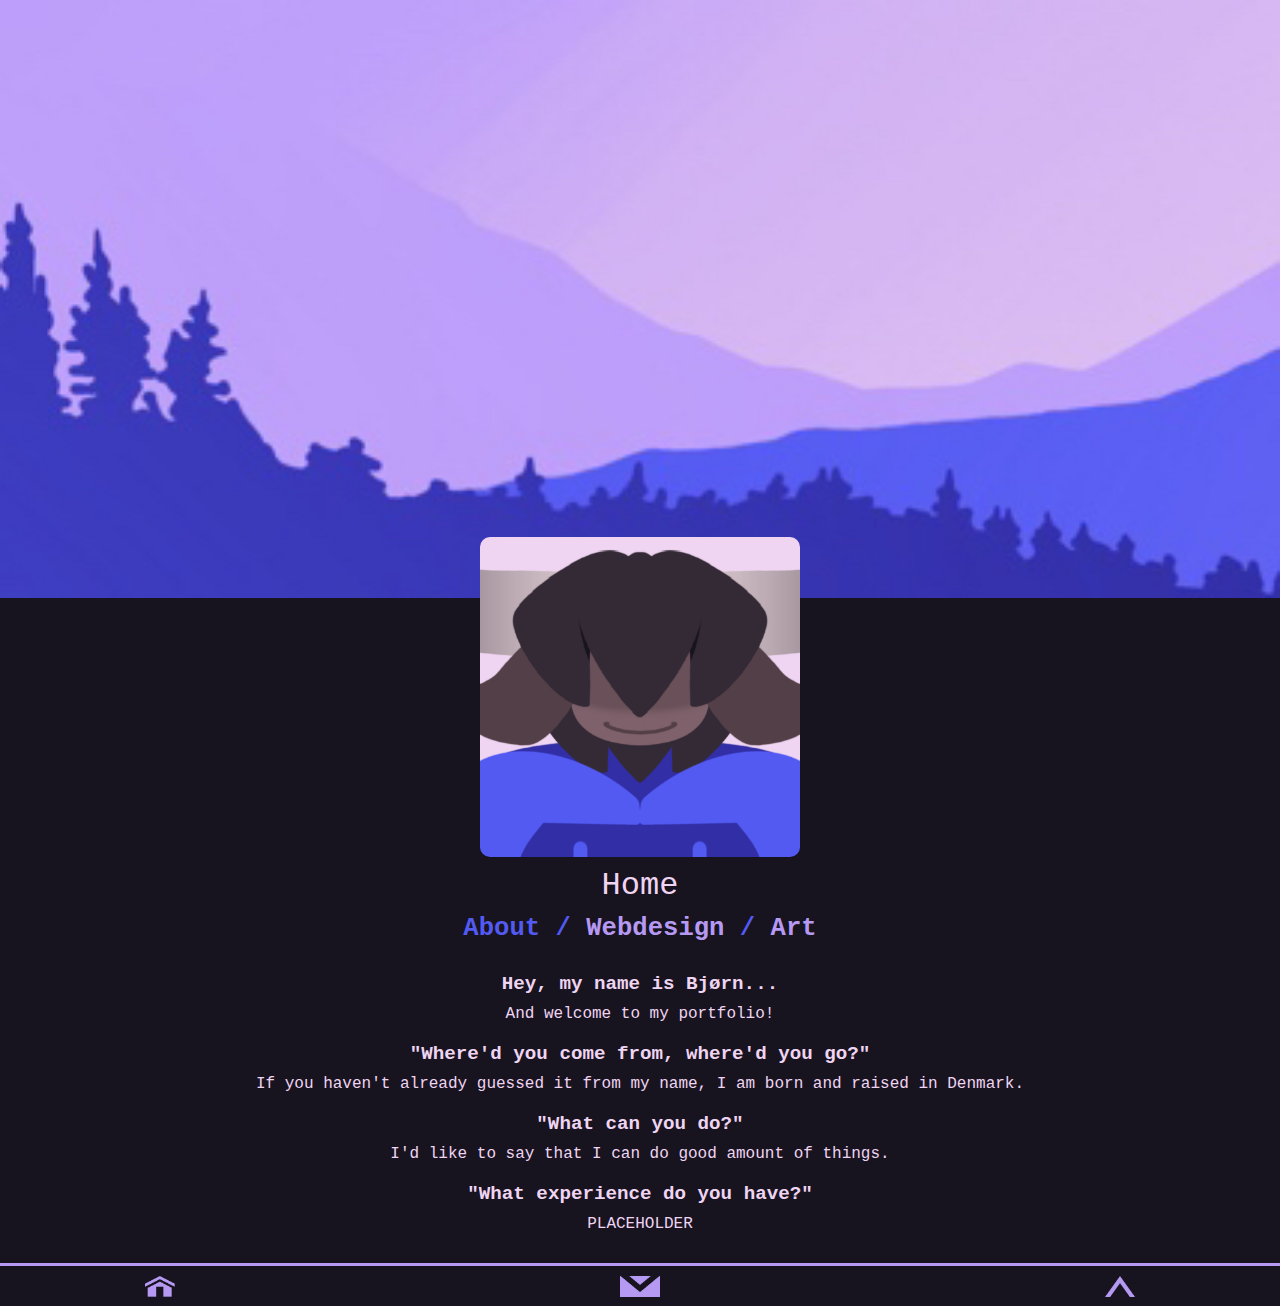
==== about.html @ 3723f4de "Flyttet filer" ====
<!DOCTYPE html>
<html>
   <head>
      <meta charset="utf-8">
      <title>Portfolio</title>
      <link rel="stylesheet" type="text/css" href="style.css">
   </head>

    <header>
      <img class="banner" src="mobile_banner.jpg" alt="banner">
      <img class="icon" src="purple_icon.png" alt="icon">
      <a class="home" href="index.html">Home</a>

      <h3 class="nav"> <!-- nav bar -->
         <a class="active" href="about.html">About</a>
         /
         <a class="inactive" href="#">Webdesign</a>
         /
         <a class="inactive" href="#">Art</a>
      </h3>
    </header>

    <body>
        <h3>Hey, my name is Bjørn...</h3>
        <p>
            And welcome to my portfolio!
            <br>

        </p>

        <h3>"Where'd you come from, where'd you go?"</h3>
        <p>
            If you haven't already guessed it from my name, I am born and raised in Denmark.
        </p>

        <h3>"What can you do?"</h3>
        <p>
            I'd like to say that I can do good amount of things.
        </p>

        <h3>"What experience do you have?"</h3>
        <p>
            PLACEHOLDER
        </p>
    </body>

    <div class="grid"> <!-- footer -->
        <div class="grid-item">
            <a href="index.html"><img src="home.png" alt="home" width="60%"></a>
        </div>
        <div class="grid-item">
            <a href="contact.html"><img src="mail.png" alt="email" width="60%"></a>
        </div>
        <div class="grid-item">
            <a href="about.html"><img src="return.png" alt="arrow" width="60%"></a>
        </div>
    </div>
</html>
---- style.css ----
/* root til farver og font så de hurtigt kan ændres alle steder de bliver brugt */
:root{
    --color-background: #17131F;
    --color-title: #EFD5F2;
    --color-broadtext: #D3B3F2;
    --color-select: #535AF2;
    --color-unselect: #B699F3;
    --color-text: #EFD5F2;
    --color-darktext: #322EA6;
    --font-main: 'Monaco', Courier New, Courier, monospace;
}

*{
    margin: 0;
    background-color: var(--color-background);
}


/* header start */
.banner{
    width: 100%;
    position:static;
}

.icon{
    width: 25%;
    display: block;
    align-content: center;
    margin-left: auto;
    margin-right: auto;
    margin-top: -65px; /* skubber ikonet opad over banneret */
    border-radius: 10px; /* border radius runder hjørnerne på ikon */
}

.home{
    text-decoration: none; /* fjerne underskrej og blå farve på link */
    display: block;
    font-size: 2rem;
    font-family: var(--font-main);
    text-align: center;
    margin-left: auto;
    margin-right: auto;
    margin-top: 10px;
    color: var(--color-title);
}

/* aktiv og ikke aktiv nav link */
.active{
    text-decoration: none;
    color: var(--color-select)
}
.inactive{
    text-decoration: none;
    color: var(--color-unselect);
}

/* centrerer hele nav bar */
.nav{
    font-size: 1.6rem;
    font-family: var(--font-main);
    text-align: center;
    margin-top: 10px;
    margin-bottom: 30px;
    color: var(--color-select);
}
/* header slut */


h3{
    font-size: 1.2rem;
    font-family: var(--font-main);
    text-align: center;
    margin-bottom: 10px;
    padding: 0px 20px 0px 20px;
    color: var(--color-text);
}

p{
    font-size: 1rem;
    font-family: var(--font-main);
    text-align: center;
    margin-bottom: 20px;
    padding: 0px 20px 0px 20px;
    color: var(--color-text);
}

/* styling af link i tekst på forside */
.p_link{
    text-decoration: none;
    font-size: 1.2rem;
    color: var(--color-select)
}

/* styling af email på kontaktside */
.email{
    text-decoration: underline;
    font-size: 1.2rem;
    color: var(--color-unselect)
}

/* styling af besked emne felt på kontaktside */
.subject{
    background-color: var(--color-text);
    font-size: 1rem;
    font-family: var(--font-main);
    width: 90%;
    margin-bottom: 10px;
    padding-left: 10px;
    border: none;
    color: var(--color-darktext);
}

/* styling af besked felt på kontaktside */
.message{
    background-color: var(--color-text);
    font-size: 1rem;
    font-family: var(--font-main);
    width: 90%;
    height: 150px;
    padding-left: 10px;
    border: none;
    color: var(--color-darktext);
}

::placeholder{ /* farve af tekst i besked felt, før du skriver */
    color: var(--color-unselect);
}


/* footer med hjem, email og tilbage til top knapper */
.grid{
    display: grid; /* grid til at opdele elementer */
    grid-template-columns: 25% 50% 25%; /* størelsen på de tre "bokse" */
    bottom: 0; /* footer fastsat til bunden af siden */
    align-content: center;
    text-align: center;
    margin-top: 30px;
    padding-bottom: 5px;
    padding-top: 10px;
    width: 100%;
    position: static; /* fastsætter position */
    border-top: solid var(--color-unselect);
}

.grid-item{ /* styling af elementerne i grid - centrerer dem i hver sin "boks" */
    display: block;
    align-content: center;
    text-align: center;
    margin-left: auto;
    margin-right: auto;
}
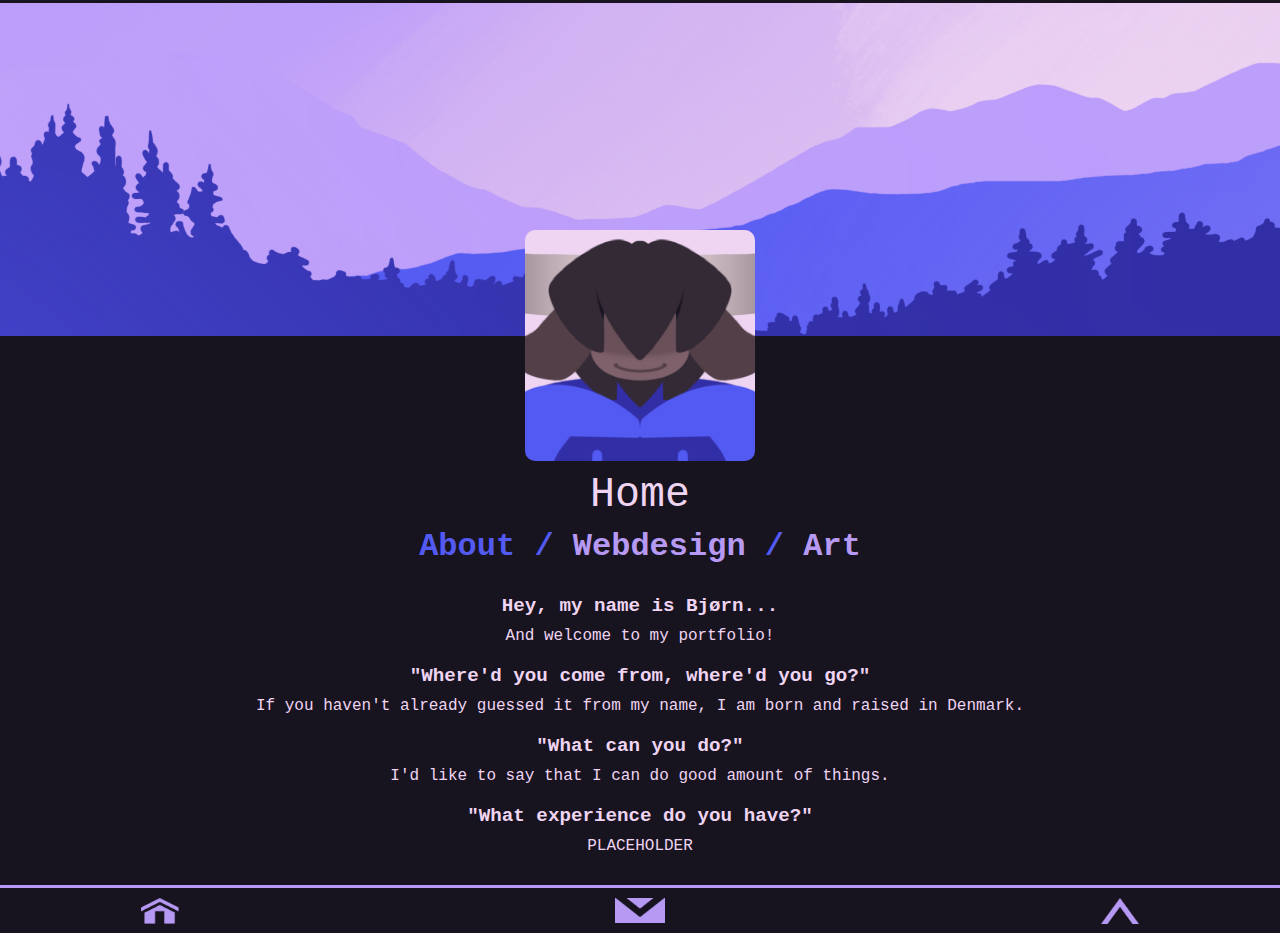
==== commit bb26a0c3: "Media queries opsat" ====
--- a/about.html
+++ b/about.html
@@ -7,7 +7,8 @@
    </head>
 
     <header>
-      <img class="banner" src="mobile_banner.jpg" alt="banner">
+      <img class="mobile_banner" src="mobile_banner.jpg" alt="banner">
+      <img class="desk_banner" src="desktop_banner.png" alt="banner">
       <img class="icon" src="purple_icon.png" alt="icon">
       <a class="home" href="index.html">Home</a>
 
@@ -46,13 +47,13 @@
 
     <div class="grid"> <!-- footer -->
         <div class="grid-item">
-            <a href="index.html"><img src="home.png" alt="home" width="60%"></a>
+            <a href="index.html"><img class="grid-image" src="home.png" alt="home"></a>
         </div>
         <div class="grid-item">
-            <a href="contact.html"><img src="mail.png" alt="email" width="60%"></a>
+            <a href="contact.html"><img class="grid-image" src="mail.png" alt="email"></a>
         </div>
         <div class="grid-item">
-            <a href="about.html"><img src="return.png" alt="arrow" width="60%"></a>
+            <a href="about.html"><img class="grid-image" src="return.png" alt="arrow"></a>
         </div>
     </div>
 </html>--- a/style.css
+++ b/style.css
@@ -16,136 +16,721 @@
 }
 
 
-/* header start */
-.banner{
-    width: 100%;
-    position:static;
-}
-
-.icon{
-    width: 25%;
-    display: block;
-    align-content: center;
-    margin-left: auto;
-    margin-right: auto;
-    margin-top: -65px; /* skubber ikonet opad over banneret */
-    border-radius: 10px; /* border radius runder hjørnerne på ikon */
-}
-
-.home{
-    text-decoration: none; /* fjerne underskrej og blå farve på link */
-    display: block;
-    font-size: 2rem;
-    font-family: var(--font-main);
-    text-align: center;
-    margin-left: auto;
-    margin-right: auto;
-    margin-top: 10px;
-    color: var(--color-title);
-}
-
-/* aktiv og ikke aktiv nav link */
-.active{
-    text-decoration: none;
-    color: var(--color-select)
-}
-.inactive{
-    text-decoration: none;
-    color: var(--color-unselect);
-}
-
-/* centrerer hele nav bar */
-.nav{
-    font-size: 1.6rem;
-    font-family: var(--font-main);
-    text-align: center;
-    margin-top: 10px;
-    margin-bottom: 30px;
-    color: var(--color-select);
-}
-/* header slut */
-
-
-h3{
-    font-size: 1.2rem;
-    font-family: var(--font-main);
-    text-align: center;
-    margin-bottom: 10px;
-    padding: 0px 20px 0px 20px;
-    color: var(--color-text);
-}
-
-p{
-    font-size: 1rem;
-    font-family: var(--font-main);
-    text-align: center;
-    margin-bottom: 20px;
-    padding: 0px 20px 0px 20px;
-    color: var(--color-text);
-}
-
-/* styling af link i tekst på forside */
-.p_link{
-    text-decoration: none;
-    font-size: 1.2rem;
-    color: var(--color-select)
-}
-
-/* styling af email på kontaktside */
-.email{
-    text-decoration: underline;
-    font-size: 1.2rem;
-    color: var(--color-unselect)
-}
-
-/* styling af besked emne felt på kontaktside */
-.subject{
-    background-color: var(--color-text);
-    font-size: 1rem;
-    font-family: var(--font-main);
-    width: 90%;
-    margin-bottom: 10px;
-    padding-left: 10px;
-    border: none;
-    color: var(--color-darktext);
-}
-
-/* styling af besked felt på kontaktside */
-.message{
-    background-color: var(--color-text);
-    font-size: 1rem;
-    font-family: var(--font-main);
-    width: 90%;
-    height: 150px;
-    padding-left: 10px;
-    border: none;
-    color: var(--color-darktext);
-}
-
-::placeholder{ /* farve af tekst i besked felt, før du skriver */
-    color: var(--color-unselect);
-}
-
-
-/* footer med hjem, email og tilbage til top knapper */
-.grid{
-    display: grid; /* grid til at opdele elementer */
-    grid-template-columns: 25% 50% 25%; /* størelsen på de tre "bokse" */
-    bottom: 0; /* footer fastsat til bunden af siden */
-    align-content: center;
-    text-align: center;
-    margin-top: 30px;
-    padding-bottom: 5px;
-    padding-top: 10px;
-    width: 100%;
-    position: static; /* fastsætter position */
-    border-top: solid var(--color-unselect);
-}
-
-.grid-item{ /* styling af elementerne i grid - centrerer dem i hver sin "boks" */
-    display: block;
-    align-content: center;
-    text-align: center;
-    margin-left: auto;
-    margin-right: auto;
+/* elementer som ikke er påvirket af skærm størrelse */
+    /* aktiv og ikke aktiv nav link */ 
+    .active{
+        text-decoration: none; /* fjerner skrej og blå farve på link */
+        color: var(--color-select)
+    }
+    .inactive{
+        text-decoration: none; /* fjerner skrej og blå farve på link */
+        color: var(--color-unselect);
+    }
+
+    ::placeholder{ /* farve af tekst i besked felt på kontaktside, før du skriver */
+        color: var(--color-unselect);
+    }
+
+
+    /* body start */
+    h3{ /* kategori titler */
+        font-size: 1.2rem;
+        font-family: var(--font-main);
+        text-align: center;
+        margin-bottom: 10px;
+        padding: 0px 20px 0px 20px;
+        color: var(--color-text);
+    }
+
+    p{ /* brødtekst */
+        font-size: 1rem;
+        font-family: var(--font-main);
+        text-align: center;
+        margin-bottom: 20px;
+        padding: 0px 20px 0px 20px;
+        color: var(--color-text);
+    }
+
+    .p_link{ /* styling af link i tekst på forside */
+        text-decoration: none;
+        font-size: 1.2rem;
+        color: var(--color-select)
+    }
+
+    .email{ /* styling af email på kontaktside */
+        text-decoration: underline;
+        font-size: 1.2rem;
+        color: var(--color-unselect)
+    }
+
+    .subject{ /* styling af besked emne felt på kontaktside */
+        background-color: var(--color-text);
+        font-size: 1rem;
+        font-family: var(--font-main);
+        width: 90%;
+        margin-bottom: 10px;
+        padding-left: 10px;
+        border: none;
+        color: var(--color-darktext);
+    }
+
+    .message{ /* styling af besked felt på kontaktside */
+        background-color: var(--color-text);
+        font-size: 1rem;
+        font-family: var(--font-main);
+        width: 90%;
+        height: 150px;
+        padding-left: 10px;
+        border: none;
+        color: var(--color-darktext);
+    }
+    /* body slut */
+/* ikke påvirket af skærm størrelse */
+
+
+
+/* media queries til justering af header og footer igennem skærmbredderne 360px, 428px, 600px, 700px, 770px, 890px og 1010px 
+- i header justerer de placering af ikon, størrlese af titel og navbar, og senere skifter banner til en størrere version
+- i footer justerer de let på størrelsen af knapperne */
+
+@media screen and (max-width: 360px){ /* media query til at få siden til at se OK ud, selv når skærm er under 360px */
+    /* header start */
+    .mobile_banner{
+        visibility: visible;
+        width: 100%;
+        position: static;
+    }
+
+    .desk_banner{
+        visibility: hidden;
+        width: 100%;
+        margin-top: -500px;
+        z-index: -1;
+    }
+
+    .icon{
+        width: 25%;
+        display: block;
+        align-content: center;
+        margin-left: auto;
+        margin-right: auto;
+        margin-top: -70px; /* skubber ikonet opad over banneret */
+        border-radius: 10px; /* border radius runder hjørnerne på ikon */
+    }
+
+    .home{
+        text-decoration: none; /* fjerne underskrej og blå farve på link */
+        display: block;
+        font-size: 2rem;
+        font-family: var(--font-main);
+        text-align: center;
+        margin-left: auto;
+        margin-right: auto;
+        margin-top: 10px;
+        color: var(--color-title);
+    }
+
+    /* centrerer hele nav bar */
+    .nav{
+        font-size: 1.3rem;
+        font-family: var(--font-main);
+        text-align: center;
+        margin-top: 10px;
+        margin-bottom: 30px;
+        color: var(--color-select);
+    }
+    /* header slut */
+
+
+    /* footer med hjem, email og tilbage til top knapper */
+    .grid{
+        display: grid; /* grid til at opdele elementer */
+        grid-template-columns: 25% 50% 25%; /* størelsen på de tre "bokse" */
+        bottom: 0; /* footer fastsat til bunden af siden */
+        align-content: center;
+        text-align: center;
+        margin-top: 30px;
+        padding-bottom: 5px;
+        padding-top: 10px;
+        width: 100%;
+        position: static; /* fastsætter position */
+        border-top: solid var(--color-unselect);
+    }
+
+    .grid-item{ /* styling af elementerne i grid - centrerer dem i hver sin "boks" */
+        display: block;
+        align-content: center;
+        text-align: center;
+        margin-left: auto;
+        margin-right: auto;
+    }
+
+    .grid-image{ /* styling af billeder i grid */
+        width: 60%;
+    }
+    /* footer slut */
+}
+
+
+
+@media screen and (min-width: 360px){ /* når skærmbredde er 360px eller over... */
+    /* header start */
+    .mobile_banner{
+        visibility: visible;
+        width: 100%;
+        position: static;
+    }
+
+    .desk_banner{
+        visibility: hidden;
+        width: 100%;
+        margin-top: -500px;
+        z-index: -1;
+    }
+
+    .icon{
+        width: 25%;
+        display: block;
+        align-content: center;
+        margin-left: auto;
+        margin-right: auto;
+        margin-top: -70px; /* skubber ikonet opad over banneret */
+        border-radius: 10px; /* border radius runder hjørnerne på ikon */
+    }
+
+    .home{
+        text-decoration: none; /* fjerne underskrej og blå farve på link */
+        display: block;
+        font-size: 2rem;
+        font-family: var(--font-main);
+        text-align: center;
+        margin-left: auto;
+        margin-right: auto;
+        margin-top: 10px;
+        color: var(--color-title);
+    }
+
+    /* centrerer hele nav bar */
+    .nav{
+        font-size: 1.3rem;
+        font-family: var(--font-main);
+        text-align: center;
+        margin-top: 10px;
+        margin-bottom: 30px;
+        color: var(--color-select);
+    }
+    /* header slut */
+
+
+    /* footer med hjem, email og tilbage til top knapper */
+    .grid{
+        display: grid; /* grid til at opdele elementer */
+        grid-template-columns: 25% 50% 25%; /* størelsen på de tre "bokse" */
+        bottom: 0; /* footer fastsat til bunden af siden */
+        align-content: center;
+        text-align: center;
+        margin-top: 30px;
+        padding-bottom: 5px;
+        padding-top: 10px;
+        width: 100%;
+        position: static; /* fastsætter position */
+        border-top: solid var(--color-unselect);
+    }
+
+    .grid-item{ /* styling af elementerne i grid - centrerer dem i hver sin "boks" */
+        display: block;
+        align-content: center;
+        text-align: center;
+        margin-left: auto;
+        margin-right: auto;
+    }
+
+    .grid-image{ /* styling af billeder i grid */
+        width: 60%;
+    }
+    /* footer slut */
+}
+
+
+
+@media screen and (min-width: 428px){ /* når skærmbredde er 428px eller over... */
+    /* header start */
+    .mobile_banner{
+        visibility: visible;
+        width: 100%;
+        position: static;
+    }
+
+    .desk_banner{
+        visibility: hidden;
+        width: 100%;
+        margin-top: -500px;
+        z-index: -1;
+    }
+
+    .icon{
+        width: 25%;
+        display: block;
+        align-content: center;
+        margin-left: auto;
+        margin-right: auto;
+        margin-top: -80px; /* skubber ikonet opad over banneret */
+        border-radius: 10px; /* border radius runder hjørnerne på ikon */
+    }
+
+    .home{
+        text-decoration: none; /* fjerne underskrej og blå farve på link */
+        display: block;
+        font-size: 2rem;
+        font-family: var(--font-main);
+        text-align: center;
+        margin-left: auto;
+        margin-right: auto;
+        margin-top: 10px;
+        color: var(--color-title);
+    }
+
+    /* centrerer hele nav bar */
+    .nav{
+        font-size: 1.6rem;
+        font-family: var(--font-main);
+        text-align: center;
+        margin-top: 10px;
+        margin-bottom: 30px;
+        color: var(--color-select);
+    }
+    /* header slut */
+
+
+    /* footer med hjem, email og tilbage til top knapper */
+    .grid{
+        display: grid; /* grid til at opdele elementer */
+        grid-template-columns: 25% 50% 25%; /* størelsen på de tre "bokse" */
+        bottom: 0; /* footer fastsat til bunden af siden */
+        align-content: center;
+        text-align: center;
+        margin-top: 30px;
+        padding-bottom: 5px;
+        padding-top: 10px;
+        width: 100%;
+        position: static; /* fastsætter position */
+        border-top: solid var(--color-unselect);
+    }
+
+    .grid-item{ /* styling af elementerne i grid - centrerer dem i hver sin "boks" */
+        display: block;
+        align-content: center;
+        text-align: center;
+        margin-left: auto;
+        margin-right: auto;
+    }
+
+    .grid-image{ /* styling af billeder i grid */
+        width: 60%;
+    }
+    /* footer slut */
+}
+
+
+
+@media screen and (min-width: 600px){ /* når skærmbredde er 600px eller over... */
+    /* header start */
+    .mobile_banner{
+        visibility: visible;
+        width: 100%;
+        position: static;
+    }
+
+    .desk_banner{
+        visibility: hidden;
+        width: 100%;
+        margin-top: -500px;
+        z-index: -1;
+    }
+
+    .icon{
+        width: 25%;
+        display: block;
+        align-content: center;
+        margin-left: auto;
+        margin-right: auto;
+        margin-top: -90px; /* skubber ikonet opad over banneret */
+        border-radius: 10px; /* border radius runder hjørnerne på ikon */
+    }
+
+    .home{
+        text-decoration: none; /* fjerne underskrej og blå farve på link */
+        display: block;
+        font-size: 2.4rem;
+        font-family: var(--font-main);
+        text-align: center;
+        margin-left: auto;
+        margin-right: auto;
+        margin-top: 10px;
+        color: var(--color-title);
+    }
+
+    /* centrerer hele nav bar */
+    .nav{
+        font-size: 1.8rem;
+        font-family: var(--font-main);
+        text-align: center;
+        margin-top: 10px;
+        margin-bottom: 30px;
+        color: var(--color-select);
+    }
+    /* header slut */
+
+
+    /* footer med hjem, email og tilbage til top knapper */
+    .grid{
+        display: grid; /* grid til at opdele elementer */
+        grid-template-columns: 25% 50% 25%; /* størelsen på de tre "bokse" */
+        bottom: 0; /* footer fastsat til bunden af siden */
+        align-content: center;
+        text-align: center;
+        margin-top: 30px;
+        padding-bottom: 5px;
+        padding-top: 10px;
+        width: 100%;
+        position: static; /* fastsætter position */
+        border-top: solid var(--color-unselect);
+    }
+
+    .grid-item{ /* styling af elementerne i grid - centrerer dem i hver sin "boks" */
+        display: block;
+        align-content: center;
+        text-align: center;
+        margin-left: auto;
+        margin-right: auto;
+    }
+
+    .grid-image{ /* styling af billeder i grid */
+        width: 65%;
+    }
+    /* footer slut */
+}
+
+
+
+@media screen and (min-width: 700px){ /* når skærmbredde er 700px eller over... */
+    /* header start */
+    .mobile_banner{ /* udskifter lille banner med det større banner, da det begyndte at fylde for meget */
+        visibility: hidden;
+        width: 100%;
+        margin-top: -175px;
+        z-index: -1;
+    }
+
+    .desk_banner{
+        visibility: visible;
+        width: 100%;
+        position: static;
+        top: 0;
+    }
+
+    .icon{
+        width: 20%;
+        display: block;
+        align-content: center;
+        margin-left: auto;
+        margin-right: auto;
+        margin-top: -80px; /* skubber ikonet opad over banneret */
+        border-radius: 10px; /* border radius runder hjørnerne på ikon */
+    }
+
+    .home{
+        text-decoration: none; /* fjerne underskrej og blå farve på link */
+        display: block;
+        font-size: 2.6rem;
+        font-family: var(--font-main);
+        text-align: center;
+        margin-left: auto;
+        margin-right: auto;
+        margin-top: 10px;
+        color: var(--color-title);
+    }
+
+    /* centrerer hele nav bar */
+    .nav{
+        font-size: 2rem;
+        font-family: var(--font-main);
+        text-align: center;
+        margin-top: 10px;
+        margin-bottom: 30px;
+        color: var(--color-select);
+    }
+    /* header slut */
+
+
+    /* footer med hjem, email og tilbage til top knapper */
+    .grid{
+        display: grid; /* grid til at opdele elementer */
+        grid-template-columns: 25% 50% 25%; /* størelsen på de tre "bokse" */
+        bottom: 0; /* footer fastsat til bunden af siden */
+        align-content: center;
+        text-align: center;
+        margin-top: 30px;
+        padding-bottom: 5px;
+        padding-top: 10px;
+        width: 100%;
+        position: static; /* fastsætter position */
+        border-top: solid var(--color-unselect);
+    }
+
+    .grid-item{ /* styling af elementerne i grid - centrerer dem i hver sin "boks" */
+        display: block;
+        align-content: center;
+        text-align: center;
+        margin-left: auto;
+        margin-right: auto;
+    }
+
+    .grid-image{ /* styling af billeder i grid */
+        width: 70%;
+    }
+    /* footer slut */
+}
+
+
+
+@media screen and (min-width: 770px){ /* når skærmbredde er 770px eller over... */
+    /* header start */
+    .mobile_banner{ /* udskifter lille banner med det større banner, da det begyndte at fylde for meget */
+        visibility: hidden;
+        width: 100%;
+        margin-top: -200px;
+        z-index: -1;
+    }
+
+    .desk_banner{
+        visibility: visible;
+        width: 100%;
+        position: static;
+        top: 0;
+    }
+
+    .icon{
+        width: 20%;
+        display: block;
+        align-content: center;
+        margin-left: auto;
+        margin-right: auto;
+        margin-top: -80px; /* skubber ikonet opad over banneret */
+        border-radius: 10px; /* border radius runder hjørnerne på ikon */
+    }
+
+    .home{
+        text-decoration: none; /* fjerne underskrej og blå farve på link */
+        display: block;
+        font-size: 2.6rem;
+        font-family: var(--font-main);
+        text-align: center;
+        margin-left: auto;
+        margin-right: auto;
+        margin-top: 10px;
+        color: var(--color-title);
+    }
+
+    /* centrerer hele nav bar */
+    .nav{
+        font-size: 2rem;
+        font-family: var(--font-main);
+        text-align: center;
+        margin-top: 10px;
+        margin-bottom: 30px;
+        color: var(--color-select);
+    }
+    /* header slut */
+
+
+    /* footer med hjem, email og tilbage til top knapper */
+    .grid{
+        display: grid; /* grid til at opdele elementer */
+        grid-template-columns: 25% 50% 25%; /* størelsen på de tre "bokse" */
+        bottom: 0; /* footer fastsat til bunden af siden */
+        align-content: center;
+        text-align: center;
+        margin-top: 30px;
+        padding-bottom: 5px;
+        padding-top: 10px;
+        width: 100%;
+        position: static; /* fastsætter position */
+        border-top: solid var(--color-unselect);
+    }
+
+    .grid-item{ /* styling af elementerne i grid - centrerer dem i hver sin "boks" */
+        display: block;
+        align-content: center;
+        text-align: center;
+        margin-left: auto;
+        margin-right: auto;
+    }
+
+    .grid-image{ /* styling af billeder i grid */
+        width: 70%;
+    }
+    /* footer slut */
+}
+
+
+
+@media screen and (min-width: 890px){ /* når skærmbredde er 890px eller over... */
+    /* header start */
+    .mobile_banner{ /* udskifter lille banner med det større banner, da det begyndte at fylde for meget */
+        visibility: hidden;
+        width: 100%;
+        margin-top: -230px;
+        z-index: -1;
+    }
+
+    .desk_banner{
+        visibility: visible;
+        width: 100%;
+        position: static;
+        top: 0;
+    }
+
+    .icon{
+        width: 20%;
+        display: block;
+        align-content: center;
+        margin-left: auto;
+        margin-right: auto;
+        margin-top: -100px; /* skubber ikonet opad over banneret */
+        border-radius: 10px; /* border radius runder hjørnerne på ikon */
+    }
+
+    .home{
+        text-decoration: none; /* fjerne underskrej og blå farve på link */
+        display: block;
+        font-size: 2.6rem;
+        font-family: var(--font-main);
+        text-align: center;
+        margin-left: auto;
+        margin-right: auto;
+        margin-top: 10px;
+        color: var(--color-title);
+    }
+
+    /* centrerer hele nav bar */
+    .nav{
+        font-size: 2rem;
+        font-family: var(--font-main);
+        text-align: center;
+        margin-top: 10px;
+        margin-bottom: 30px;
+        color: var(--color-select);
+    }
+    /* header slut */
+
+
+    /* footer med hjem, email og tilbage til top knapper */
+    .grid{
+        display: grid; /* grid til at opdele elementer */
+        grid-template-columns: 25% 50% 25%; /* størelsen på de tre "bokse" */
+        bottom: 0; /* footer fastsat til bunden af siden */
+        align-content: center;
+        text-align: center;
+        margin-top: 30px;
+        padding-bottom: 5px;
+        padding-top: 10px;
+        width: 100%;
+        position: static; /* fastsætter position */
+        border-top: solid var(--color-unselect);
+    }
+
+    .grid-item{ /* styling af elementerne i grid - centrerer dem i hver sin "boks" */
+        display: block;
+        align-content: center;
+        text-align: center;
+        margin-left: auto;
+        margin-right: auto;
+    }
+
+    .grid-image{ /* styling af billeder i grid */
+        width: 75%;
+    }
+    /* footer slut */
+}
+
+
+
+@media screen and (min-width: 1010px){
+    /* header start */
+    .mobile_banner{ /* udskifter lille banner med det større banner, da det begyndte at fylde for meget */
+        visibility: hidden;
+        width: 100%;
+        margin-top: -280px;
+        z-index: -1;
+    }
+
+    .desk_banner{
+        visibility: visible;
+        width: 100%;
+        position: static;
+        top: 0;
+    }
+
+    .icon{
+        width: 18%;
+        display: block;
+        align-content: center;
+        margin-left: auto;
+        margin-right: auto;
+        margin-top: -110px; /* skubber ikonet opad over banneret */
+        border-radius: 10px; /* border radius runder hjørnerne på ikon */
+    }
+
+    .home{
+        text-decoration: none; /* fjerne underskrej og blå farve på link */
+        display: block;
+        font-size: 2.6rem;
+        font-family: var(--font-main);
+        text-align: center;
+        margin-left: auto;
+        margin-right: auto;
+        margin-top: 10px;
+        color: var(--color-title);
+    }
+
+    /* centrerer hele nav bar */
+    .nav{
+        font-size: 2rem;
+        font-family: var(--font-main);
+        text-align: center;
+        margin-top: 10px;
+        margin-bottom: 30px;
+        color: var(--color-select);
+    }
+    /* header slut */
+
+
+    /* footer med hjem, email og tilbage til top knapper */
+    .grid{
+        display: grid; /* grid til at opdele elementer */
+        grid-template-columns: 25% 50% 25%; /* størelsen på de tre "bokse" */
+        bottom: 0; /* footer fastsat til bunden af siden */
+        align-content: center;
+        text-align: center;
+        margin-top: 30px;
+        padding-bottom: 5px;
+        padding-top: 10px;
+        width: 100%;
+        position: static; /* fastsætter position */
+        border-top: solid var(--color-unselect);
+    }
+
+    .grid-item{ /* styling af elementerne i grid - centrerer dem i hver sin "boks" */
+        display: block;
+        align-content: center;
+        text-align: center;
+        margin-left: auto;
+        margin-right: auto;
+    }
+
+    .grid-image{ /* styling af billeder i grid */
+        width: 75%;
+    }
+    /* footer slut */
 }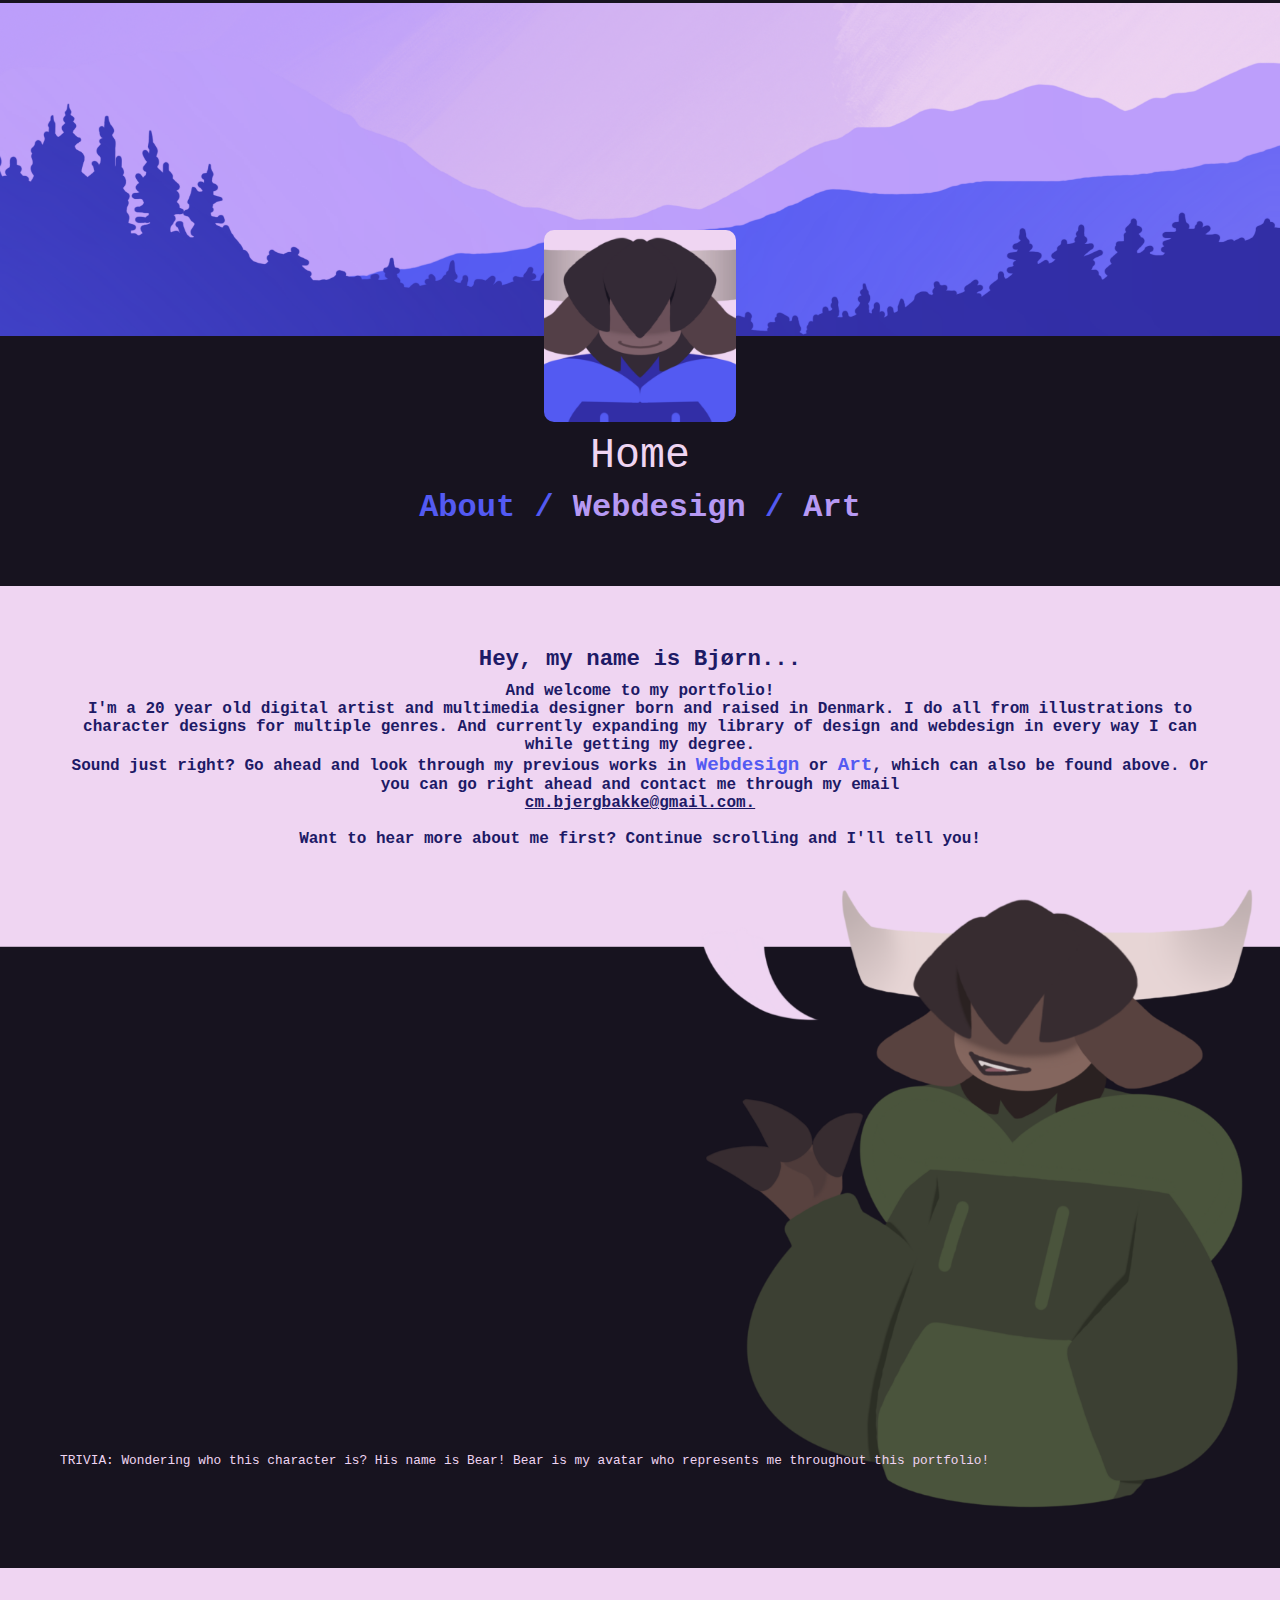
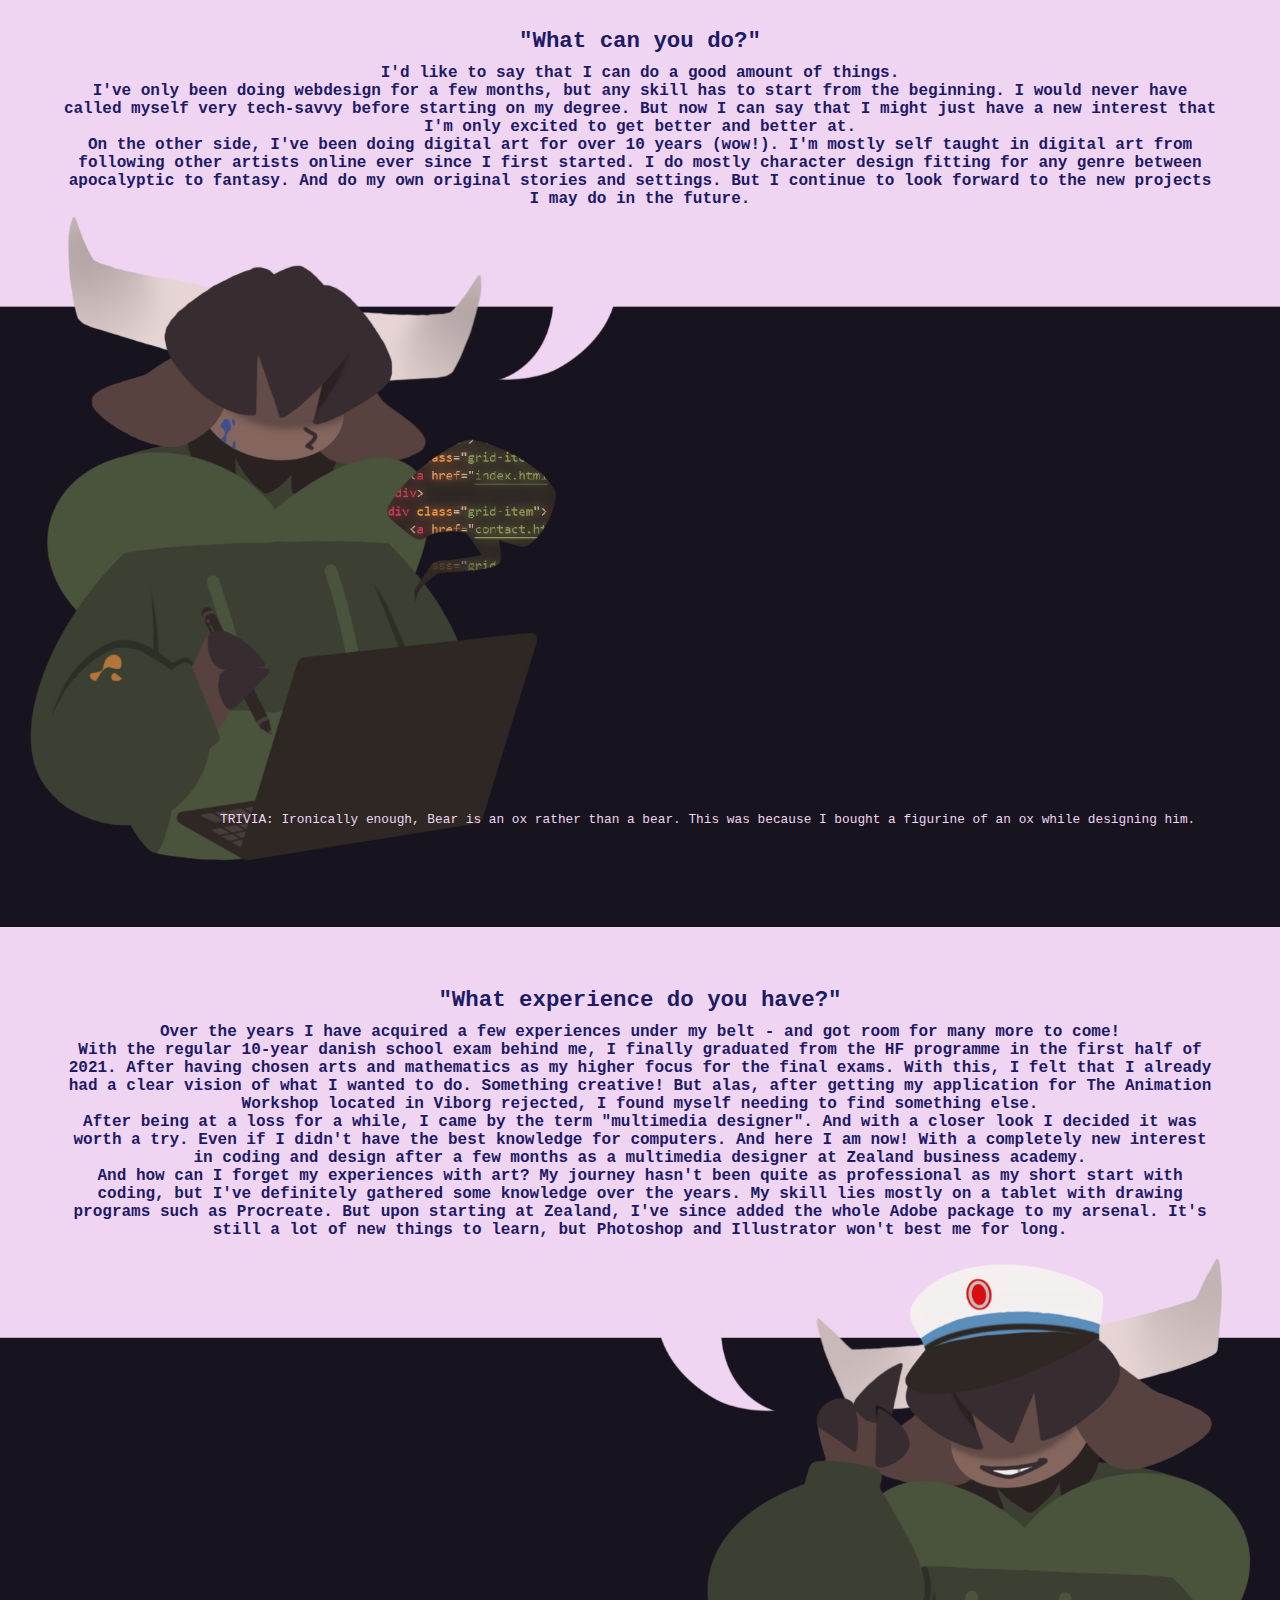
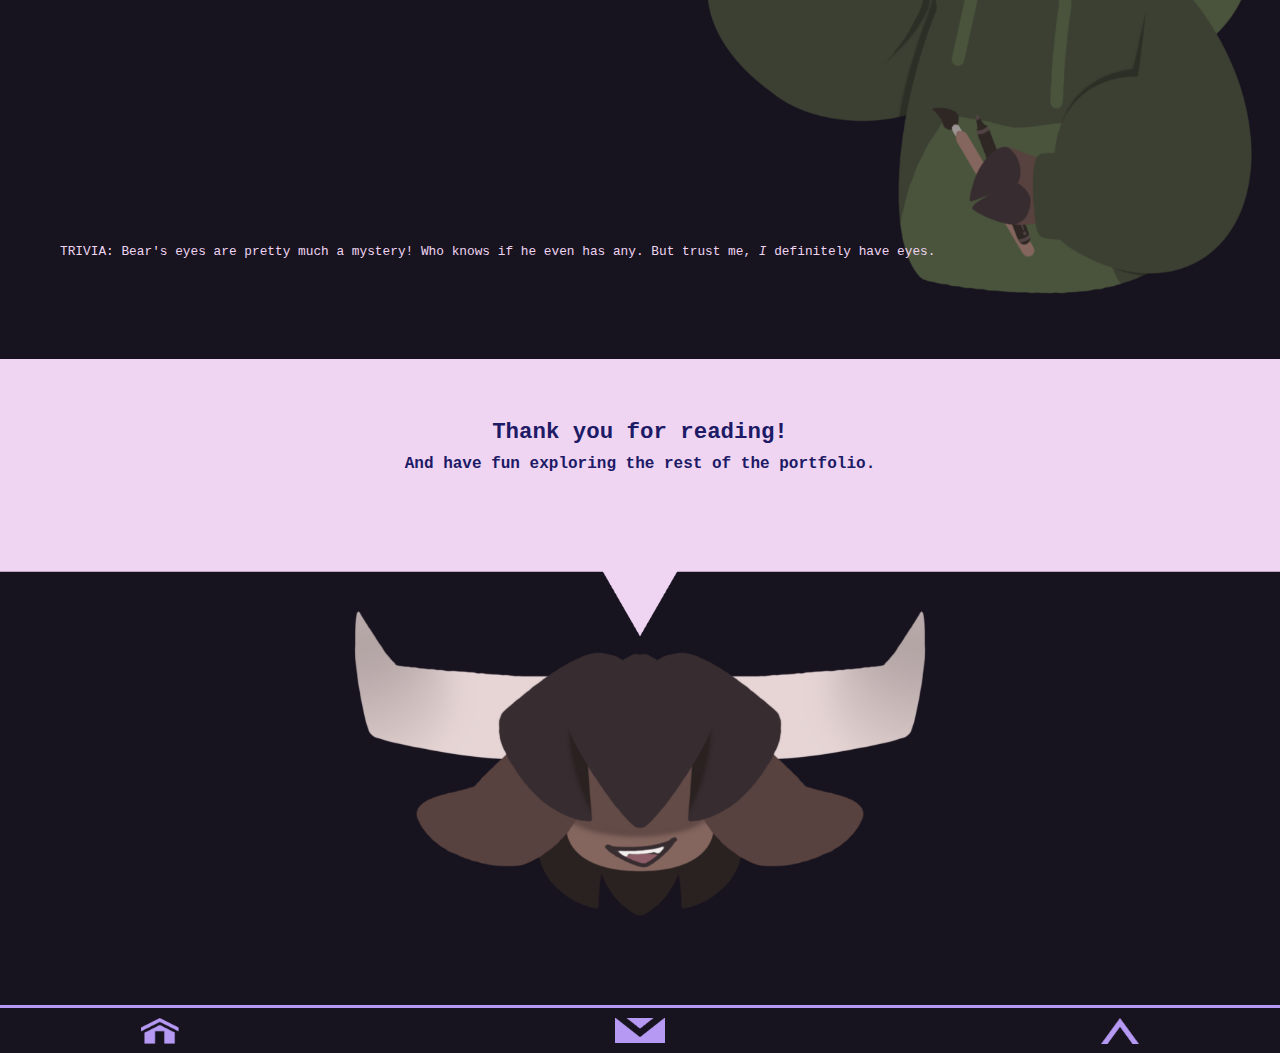
==== commit 54340baa: "About færdig + footer fix" ====
--- a/about.html
+++ b/about.html
@@ -22,30 +22,67 @@
     </header>
 
     <body>
-        <h3>Hey, my name is Bjørn...</h3>
-        <p>
-            And welcome to my portfolio!
-            <br>
-
+        <section class="text-bubble">
+            <h3>Hey, my name is Bjørn...</h3>
+            <p>
+                And welcome to my portfolio!
+                <br>
+                I'm a 20 year old digital artist and multimedia designer born and raised in Denmark. I do all from illustrations to character designs for multiple genres. And currently expanding my library of design and webdesign in every way I can while getting my degree.
+                <br>
+                Sound just right? Go ahead and look through my previous works in <a class="dark_link" href="webdesign.html">Webdesign</a> or <a class="dark_link" href="art.html">Art</a>, which can also be found above. Or you can go right ahead and contact me through my email</p><p class="email">cm.bjergbakke@gmail.com.</p><p>
+                <br>
+                Want to hear more about me first? Continue scrolling and I'll tell you!
+            </p>
+        </section>
+        <img class="about" src="about1.png">
+        <p class="trivia">
+            TRIVIA: Wondering who this character is? His name is Bear! Bear is my avatar who represents me throughout this portfolio!
         </p>
 
-        <h3>"Where'd you come from, where'd you go?"</h3>
-        <p>
-            If you haven't already guessed it from my name, I am born and raised in Denmark.
+
+        <section class="text-bubble">
+            <h3>"What can you do?"</h3>
+            <p>
+                I'd like to say that I can do a good amount of things.
+                <br>
+                I've only been doing webdesign for a few months, but any skill has to start from the beginning. I would never have called myself very tech-savvy before starting on my degree. But now I can say that I might just have a new interest that I'm only excited to get better and better at.
+                <br>
+                On the other side, I've been doing digital art for over 10 years (wow!). I'm mostly self taught in digital art from following other artists online ever since I first started. I do mostly character design fitting for any genre between apocalyptic to fantasy. And do my own original stories and settings. But I continue to look forward to the new projects I may do in the future.
+            </p>
+        </section>
+        <img class="about" src="about2.png">
+        <p class="trivia-left">
+            TRIVIA: Ironically enough, Bear is an ox rather than a bear. This was because I bought a figurine of an ox while designing him.
         </p>
 
-        <h3>"What can you do?"</h3>
-        <p>
-            I'd like to say that I can do good amount of things.
+
+        <section class="text-bubble">
+            <h3>"What experience do you have?"</h3>
+            <p>
+                Over the years I have acquired a few experiences under my belt - and got room for many more to come!
+                <br>
+                With the regular 10-year danish school exam behind me, I finally graduated from the HF programme in the first half of 2021. After having chosen arts and mathematics as my higher focus for the final exams. With this, I felt that I already had a clear vision of what I wanted to do. Something creative! But alas, after getting my application for The Animation Workshop located in Viborg rejected, I found myself needing to find something else.
+                <br>
+                After being at a loss for a while, I came by the term "multimedia designer". And with a closer look I decided it was worth a try. Even if I didn't have the best knowledge for computers. And here I am now! With a completely new interest in coding and design after a few months as a multimedia designer at Zealand business academy.
+                <br>
+                And how can I forget my experiences with art? My journey hasn't been quite as professional as my short start with coding, but I've definitely gathered some knowledge over the years. My skill lies mostly on a tablet with drawing programs such as Procreate. But upon starting at Zealand, I've since added the whole Adobe package to my arsenal. It's still a lot of new things to learn, but Photoshop and Illustrator won't best me for long.
+            </p>
+        </section>
+        <img class="about" src="about3.png">
+        <p class="trivia">
+            TRIVIA: Bear's eyes are pretty much a mystery! Who knows if he even has any. But trust me, <i>I</i> definitely have eyes.
         </p>
 
-        <h3>"What experience do you have?"</h3>
-        <p>
-            PLACEHOLDER
-        </p>
+        <section class="text-bubble">
+            <h3>Thank you for reading!</h3>
+            <p>
+                And have fun exploring the rest of the portfolio.
+            </p>
+        </section>
+        <img class="about" src="about4.png">
     </body>
 
-    <div class="grid"> <!-- footer -->
+    <footer class="grid"> <!-- footer -->
         <div class="grid-item">
             <a href="index.html"><img class="grid-image" src="home.png" alt="home"></a>
         </div>
@@ -55,5 +92,5 @@
         <div class="grid-item">
             <a href="about.html"><img class="grid-image" src="return.png" alt="arrow"></a>
         </div>
-    </div>
+    </footer>
 </html>--- a/style.css
+++ b/style.css
@@ -2,12 +2,13 @@
 :root{
     --color-background: #17131F;
     --color-title: #EFD5F2;
-    --color-broadtext: #D3B3F2;
+    --color-hover: #D3B3F2;
     --color-select: #535AF2;
     --color-unselect: #B699F3;
     --color-text: #EFD5F2;
-    --color-darktext: #322EA6;
-    --font-main: 'Monaco', Courier New, Courier, monospace;
+    --color-darktext: #1d1a66;
+    --font-title: 'Courier New', Courier, monospace;
+    --font-main: 'Courier New', Courier, monospace;
 }
 
 *{
@@ -17,74 +18,134 @@
 
 
 /* elementer som ikke er påvirket af skærm størrelse */
-    /* aktiv og ikke aktiv nav link */ 
-    .active{
-        text-decoration: none; /* fjerner skrej og blå farve på link */
-        color: var(--color-select)
-    }
-    .inactive{
-        text-decoration: none; /* fjerner skrej og blå farve på link */
-        color: var(--color-unselect);
-    }
-
-    ::placeholder{ /* farve af tekst i besked felt på kontaktside, før du skriver */
-        color: var(--color-unselect);
-    }
-
-
-    /* body start */
-    h3{ /* kategori titler */
-        font-size: 1.2rem;
-        font-family: var(--font-main);
-        text-align: center;
-        margin-bottom: 10px;
-        padding: 0px 20px 0px 20px;
-        color: var(--color-text);
-    }
-
-    p{ /* brødtekst */
-        font-size: 1rem;
-        font-family: var(--font-main);
-        text-align: center;
-        margin-bottom: 20px;
-        padding: 0px 20px 0px 20px;
-        color: var(--color-text);
-    }
-
-    .p_link{ /* styling af link i tekst på forside */
-        text-decoration: none;
-        font-size: 1.2rem;
-        color: var(--color-select)
-    }
-
-    .email{ /* styling af email på kontaktside */
-        text-decoration: underline;
-        font-size: 1.2rem;
-        color: var(--color-unselect)
-    }
-
-    .subject{ /* styling af besked emne felt på kontaktside */
-        background-color: var(--color-text);
-        font-size: 1rem;
-        font-family: var(--font-main);
-        width: 90%;
-        margin-bottom: 10px;
-        padding-left: 10px;
-        border: none;
-        color: var(--color-darktext);
-    }
-
-    .message{ /* styling af besked felt på kontaktside */
-        background-color: var(--color-text);
-        font-size: 1rem;
-        font-family: var(--font-main);
-        width: 90%;
-        height: 150px;
-        padding-left: 10px;
-        border: none;
-        color: var(--color-darktext);
-    }
-    /* body slut */
+
+/* aktiv og ikke aktiv nav link */ 
+.active{
+    text-decoration: none; /* fjerner skrej og blå farve på link */
+    color: var(--color-select)
+}
+.inactive{
+    text-decoration: none; /* fjerner skrej og blå farve på link */
+    color: var(--color-unselect);
+}
+
+::placeholder{ /* farve af tekst i besked felt på kontaktside, før du skriver */
+    color: var(--color-unselect);
+}
+
+
+/* body start */
+h3{ /* kategori titler */
+    font-size: 1.4rem;
+    font-family: var(--font-title);
+    text-align: center;
+    margin-bottom: 10px;
+    padding: 0px 20px 0px 20px;
+    color: var(--color-text);
+}
+
+p{ /* brødtekst */
+    font-size: 1rem;
+    font-family: var(--font-main);
+    text-align: center;
+    margin-bottom: 20px;
+    padding: 0px 20px 0px 20px;
+    color: var(--color-text);
+}
+
+
+.text-bubble{ /* "talebubler" på about side */
+    background-color: var(--color-text);
+    padding-top: 30px;
+    margin-top: 60px;
+}
+
+.text-bubble h3{ /* skifter farve på tekst og baggrund i talebubbler */
+    font-size: 1.4rem;
+    font-family: var(--font-title);
+    text-align: center;
+    margin-bottom: 10px;
+    padding: 0px 60px 0px 60px;
+    color: var(--color-darktext);
+    background-color: var(--color-text);
+}
+
+.text-bubble p{ /* skifter farve på tekst og baggrund i talebubbler */
+    font-size: 1rem;
+    font-family: var(--font-main);
+    font-weight: 550; /* gør brødtekst lidt tykkere og lettere at læse */
+    text-align: center;
+    margin-bottom: 0;
+    color: var(--color-darktext);
+    background-color: var(--color-text);
+}
+
+.dark_link{ /* link i talebubbler */
+    text-decoration: none;
+    font-size: 1.2rem;
+    color: var(--color-select);
+    background-color: var(--color-text);
+}
+
+.about{ /* styling af billeder i about */
+    width: 100%;
+}
+
+.trivia{ /* styling af trivia tekst i about */
+    font-size: 0.8rem;
+    font-family: var(--font-main);
+    text-align: left;
+    margin-right: 160px;
+    margin-top: -75px;
+    padding-bottom: 40px;
+}
+
+.trivia-left{ /* styling af trivia tekst i about når figuring er til venstre */
+    font-size: 0.8rem;
+    font-family: var(--font-main);
+    text-align: left;
+    margin-left: 160px; /* bruger left i stedet for right */
+    margin-top: -75px;
+    padding-bottom: 40px;
+}
+
+
+.p_link{ /* styling af link i tekst på forside og about */
+    text-decoration: none;
+    font-size: 1.2rem;
+    color: var(--color-select);
+}
+
+
+.email{ /* styling af email på kontaktside og about */
+    text-decoration: underline;
+    font-size: 1.2rem;
+    color: var(--color-unselect);
+}
+
+.subject{ /* styling af besked emne felt på kontaktside */
+    background-color: var(--color-text);
+    font-size: 1rem;
+    font-family: var(--font-main);
+    width: 90%;
+    margin-bottom: 10px;
+    padding-left: 10px;
+    border: none;
+    color: var(--color-darktext);
+}
+
+.message{ /* styling af besked felt på kontaktside */
+    background-color: var(--color-text);
+    font-size: 1rem;
+    font-family: var(--font-main);
+    width: 90%;
+    height: 150px;
+    padding-left: 10px;
+    border: none;
+    color: var(--color-darktext);
+}
+/* body slut */
+
 /* ikke påvirket af skærm størrelse */
 
 
@@ -122,7 +183,7 @@
         text-decoration: none; /* fjerne underskrej og blå farve på link */
         display: block;
         font-size: 2rem;
-        font-family: var(--font-main);
+        font-family: var(--font-title);
         text-align: center;
         margin-left: auto;
         margin-right: auto;
@@ -133,7 +194,7 @@
     /* centrerer hele nav bar */
     .nav{
         font-size: 1.3rem;
-        font-family: var(--font-main);
+        font-family: var(--font-title);
         text-align: center;
         margin-top: 10px;
         margin-bottom: 30px;
@@ -202,7 +263,7 @@
         text-decoration: none; /* fjerne underskrej og blå farve på link */
         display: block;
         font-size: 2rem;
-        font-family: var(--font-main);
+        font-family: var(--font-title);
         text-align: center;
         margin-left: auto;
         margin-right: auto;
@@ -213,7 +274,7 @@
     /* centrerer hele nav bar */
     .nav{
         font-size: 1.3rem;
-        font-family: var(--font-main);
+        font-family: var(--font-title);
         text-align: center;
         margin-top: 10px;
         margin-bottom: 30px;
@@ -282,7 +343,7 @@
         text-decoration: none; /* fjerne underskrej og blå farve på link */
         display: block;
         font-size: 2rem;
-        font-family: var(--font-main);
+        font-family: var(--font-title);
         text-align: center;
         margin-left: auto;
         margin-right: auto;
@@ -293,7 +354,7 @@
     /* centrerer hele nav bar */
     .nav{
         font-size: 1.6rem;
-        font-family: var(--font-main);
+        font-family: var(--font-title);
         text-align: center;
         margin-top: 10px;
         margin-bottom: 30px;
@@ -362,7 +423,7 @@
         text-decoration: none; /* fjerne underskrej og blå farve på link */
         display: block;
         font-size: 2.4rem;
-        font-family: var(--font-main);
+        font-family: var(--font-title);
         text-align: center;
         margin-left: auto;
         margin-right: auto;
@@ -373,13 +434,18 @@
     /* centrerer hele nav bar */
     .nav{
         font-size: 1.8rem;
-        font-family: var(--font-main);
+        font-family: var(--font-title);
         text-align: center;
         margin-top: 10px;
         margin-bottom: 30px;
         color: var(--color-select);
     }
     /* header slut */
+
+
+    .text-bubble{ /* giver mere padding i talebubler på about side */
+        padding-top: 40px;
+    }
 
 
     /* footer med hjem, email og tilbage til top knapper */
@@ -443,7 +509,7 @@
         text-decoration: none; /* fjerne underskrej og blå farve på link */
         display: block;
         font-size: 2.6rem;
-        font-family: var(--font-main);
+        font-family: var(--font-title);
         text-align: center;
         margin-left: auto;
         margin-right: auto;
@@ -454,13 +520,22 @@
     /* centrerer hele nav bar */
     .nav{
         font-size: 2rem;
-        font-family: var(--font-main);
+        font-family: var(--font-title);
         text-align: center;
         margin-top: 10px;
         margin-bottom: 30px;
         color: var(--color-select);
     }
     /* header slut */
+
+
+    p{ /* mere padding på brødtekstnår skærmen bliver størrere */
+        padding: 0px 60px 0px 60px;
+    }
+
+    .text-bubble{ /* giver mere padding i talebubler på about side */
+        padding-top: 40px;
+    }
 
 
     /* footer med hjem, email og tilbage til top knapper */
@@ -524,7 +599,7 @@
         text-decoration: none; /* fjerne underskrej og blå farve på link */
         display: block;
         font-size: 2.6rem;
-        font-family: var(--font-main);
+        font-family: var(--font-title);
         text-align: center;
         margin-left: auto;
         margin-right: auto;
@@ -535,13 +610,22 @@
     /* centrerer hele nav bar */
     .nav{
         font-size: 2rem;
-        font-family: var(--font-main);
+        font-family: var(--font-title);
         text-align: center;
         margin-top: 10px;
         margin-bottom: 30px;
         color: var(--color-select);
     }
     /* header slut */
+
+
+    p{ /* mere padding på brødtekst når skærmen bliver størrere */
+        padding: 0px 60px 0px 60px;
+    }
+
+    .text-bubble{ /* giver mere padding i talebubler på about side */
+        padding-top: 40px;
+    }
 
 
     /* footer med hjem, email og tilbage til top knapper */
@@ -605,24 +689,58 @@
         text-decoration: none; /* fjerne underskrej og blå farve på link */
         display: block;
         font-size: 2.6rem;
-        font-family: var(--font-main);
+        font-family: var(--font-title);
         text-align: center;
         margin-left: auto;
         margin-right: auto;
         margin-top: 10px;
         color: var(--color-title);
+    }
+
+    .home:hover{ /* hover effekt når skærm bliver til desktop */
+        color: var(--color-hover);
+    }
+
+    .inactive:hover{ /* hover effekt når skærm bliver til desktop */
+        color: var(--color-hover);
     }
 
     /* centrerer hele nav bar */
     .nav{
         font-size: 2rem;
-        font-family: var(--font-main);
+        font-family: var(--font-title);
         text-align: center;
         margin-top: 10px;
         margin-bottom: 30px;
         color: var(--color-select);
     }
     /* header slut */
+
+
+    p{ /* mere padding på brødtekst når skærmen bliver størrere */
+        padding: 0px 60px 0px 60px;
+    }
+
+    .p_link:hover{ /* hover på link i forsiden på desktop størrelse */
+        color: var(--color-hover);
+    }
+
+    .subject{ /* gør besked felt på kontaktside tyndere når skærmen er breddere */
+        width: 75%;
+    }
+
+    .message{ /* gør besked felt på kontaktside tyndere når skærmen er breddere */
+        width: 75%;
+        height: 200px; /* gør besked felt lidt højere */
+    }
+
+    .dark_link:hover{ /* hover på link i about på desktop størrelse */
+        color: var(--color-unselect);
+    }
+
+    .text-bubble{ /* giver mere padding i talebubler på about side */
+        padding-top: 50px;
+    }
 
 
     /* footer med hjem, email og tilbage til top knapper */
@@ -651,6 +769,10 @@
     .grid-image{ /* styling af billeder i grid */
         width: 75%;
     }
+
+    .grid-image:hover{ /* hover på knapper i footer */
+        opacity: 80%; /* bruger gennemsigtighed da knapperne er billeder */
+    }
     /* footer slut */
 }
 
@@ -673,7 +795,7 @@
     }
 
     .icon{
-        width: 18%;
+        width: 15%;
         display: block;
         align-content: center;
         margin-left: auto;
@@ -686,24 +808,58 @@
         text-decoration: none; /* fjerne underskrej og blå farve på link */
         display: block;
         font-size: 2.6rem;
-        font-family: var(--font-main);
+        font-family: var(--font-title);
         text-align: center;
         margin-left: auto;
         margin-right: auto;
         margin-top: 10px;
         color: var(--color-title);
+    }
+
+    .home:hover{ /* hover effekt når skærm bliver til desktop */
+        color: var(--color-hover);
+    }
+
+    .inactive:hover{ /* hover effekt når skærm bliver til desktop */
+        color: var(--color-hover);
     }
 
     /* centrerer hele nav bar */
     .nav{
         font-size: 2rem;
-        font-family: var(--font-main);
+        font-family: var(--font-title);
         text-align: center;
         margin-top: 10px;
         margin-bottom: 30px;
         color: var(--color-select);
     }
     /* header slut */
+
+
+    p{ /* mere padding på brødtekst når skærmen bliver størrere */
+        padding: 0px 60px 0px 60px;
+    }
+
+    .p_link:hover{ /* hover på link i forsiden på desktop størrelse */
+        color: var(--color-hover);
+    }
+
+    .subject{ /* gør besked felt på kontaktside tyndere når skærmen er breddere */
+        width: 75%;
+    }
+
+    .message{ /* gør besked felt på kontaktside tyndere når skærmen er breddere */
+        width: 75%;
+        height: 200px; /* gør besked felt lidt højere */
+    }
+
+    .dark_link:hover{ /* hover på link i about på desktop størrelse */
+        color: var(--color-unselect);
+    }
+
+    .text-bubble{ /* giver mere padding i talebubler på about side */
+        padding-top: 60px;
+    }
 
 
     /* footer med hjem, email og tilbage til top knapper */
@@ -732,5 +888,9 @@
     .grid-image{ /* styling af billeder i grid */
         width: 75%;
     }
+
+    .grid-image:hover{ /* hover på knapper i footer */
+        opacity: 80%; /* bruger gennemsigtighed da knapperne er billeder */
+    }
     /* footer slut */
 }